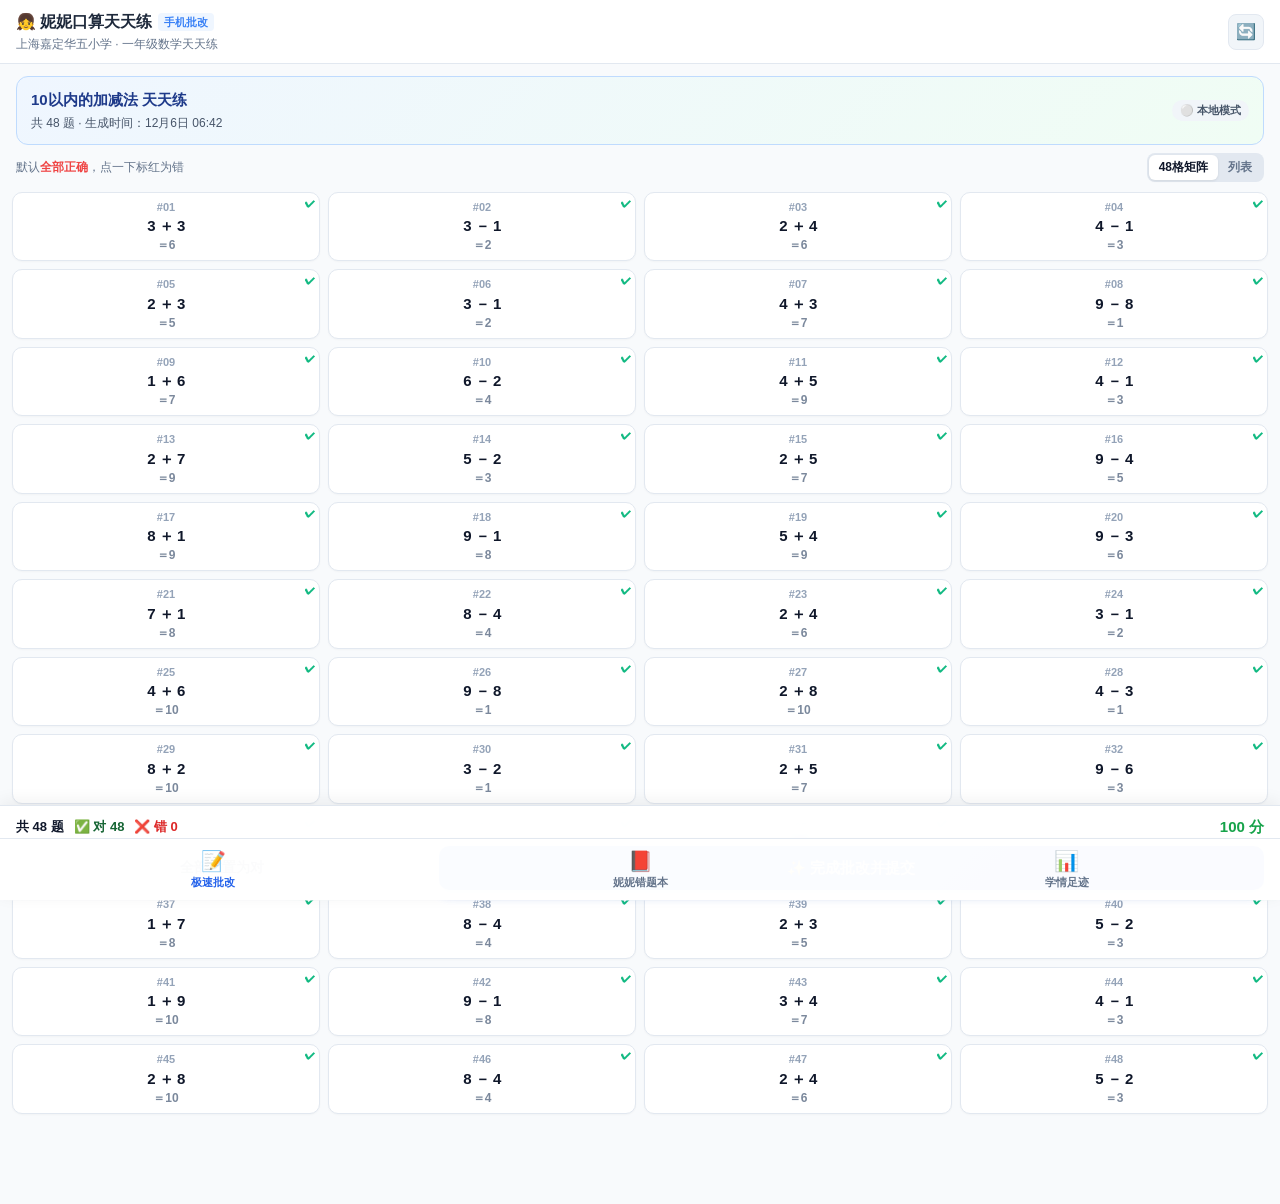
==== grade.html @ 5f0178b2 "feat: 增加手机端极速批改网页(grade.html)与纸面扫码二维码支持" ====
<!DOCTYPE html>
<html lang="zh-CN">
<head>
<meta charset="utf-8">
<meta name="viewport" content="width=device-width, initial-scale=1.0, maximum-scale=1.0, user-scalable=no, viewport-fit=cover">
<meta name="apple-mobile-web-app-capable" content="yes">
<meta name="apple-mobile-web-app-status-bar-style" content="default">
<meta name="theme-color" content="#ffffff">
<title>妮妮口算天天练 · 手机极速批改</title>
<link rel="stylesheet" href="css/grade.css?v=4">
</head>
<body>

<!-- 顶部导航条 -->
<header class="app-header">
  <div class="brand-wrap">
    <div class="brand-title">
      <span>👧 妮妮口算天天练</span>
      <span class="brand-tag">手机批改</span>
    </div>
    <div class="brand-sub">上海嘉定华五小学 · 一年级数学天天练</div>
  </div>
  <div class="header-actions">
    <button type="button" class="btn-icon" id="btnRefreshSheet" title="拉取云端最新试卷">🔄</button>
  </div>
</header>

<!-- 主内容区域：三大面板 -->

<!-- 1. 极速批改面板 -->
<main class="tab-content active" id="pane-grading">
  <!-- 当前试卷信息卡片 -->
  <div class="sheet-banner" id="sheetBanner">
    <div class="sb-left">
      <h2 id="sheetTitle">正在加载最新试卷...</h2>
      <p id="sheetMetaText">请稍候，正在连接云端...</p>
    </div>
    <div class="sb-right">
      <div class="cloud-pill" id="cloudStatusBadge">🟢 云端同步</div>
    </div>
  </div>

  <!-- 工具栏：提示与视图切换 -->
  <div class="view-tools">
    <div class="tip-text">默认<b>全部正确</b>，点一下标红为错</div>
    <div class="mode-toggle">
      <button type="button" class="mode-btn active" data-mode="matrix">48格矩阵</button>
      <button type="button" class="mode-btn" data-mode="list">列表</button>
    </div>
  </div>

  <!-- 48格气泡矩阵 (Direction C: 推荐) -->
  <div class="matrix-container" id="matrixGrid"></div>

  <!-- 详细列表视图 (备用) -->
  <div class="list-container" id="listGrid" style="display:none"></div>

  <!-- 悬浮底部操作栏 -->
  <div class="floating-bar" id="floatingBar">
    <div class="fb-stats">
      <div class="fb-counts">
        <span class="cnt-total" id="txtTotal">共 48 题</span>
        <span class="cnt-right" id="txtRight">✅ 对 48</span>
        <span class="cnt-wrong" id="txtWrong">❌ 错 0</span>
      </div>
      <div class="fb-score" id="txtScore">100 分</div>
    </div>
    <div class="fb-actions">
      <button type="button" class="btn-reset" id="btnResetAll">全部重置为对</button>
      <button type="button" class="btn-submit" id="btnSubmitGrade">
        <span>✨ 完成批改并提交</span>
      </button>
    </div>
  </div>
</main>

<!-- 2. 妮妮错题本面板 -->
<section class="tab-content" id="pane-errors">
  <div class="pane-wrapper">
    <div class="section-card">
      <h3>
        <span>📕 妮妮待攻克错题</span>
        <span style="font-size:12px;color:#ef4444;font-weight:700" id="errorCountBadge">0 道</span>
      </h3>
      <p style="font-size:12px;color:#64748b;margin:0 0 12px">
        错题会在每日电脑出题时自动安排针对回炉强化练习。
      </p>
      <div id="mobileErrorList"></div>
    </div>
  </div>
</section>

<!-- 3. 学情足迹面板 -->
<section class="tab-content" id="pane-progress">
  <div class="pane-wrapper">
    <!-- 4个核心数据指标 -->
    <div class="stat-grid">
      <div class="stat-box">
        <div class="stat-val" id="statSheets">0</div>
        <div class="stat-lbl">已练试卷 (张)</div>
      </div>
      <div class="stat-box">
        <div class="stat-val" id="statQuestions">0</div>
        <div class="stat-lbl">累计做题 (道)</div>
      </div>
      <div class="stat-box">
        <div class="stat-val" id="statAccuracy">100%</div>
        <div class="stat-lbl">综合正确率</div>
      </div>
      <div class="stat-box">
        <div class="stat-val" id="statStars" style="color:#f59e0b">0 ⭐</div>
        <div class="stat-lbl">荣誉小星星</div>
      </div>
    </div>

    <!-- 知识点掌握度进度 -->
    <div class="section-card">
      <h3>各知识点掌握度</h3>
      <div id="mobileMasteryList"></div>
    </div>

    <!-- 近期练习历史记录 -->
    <div class="section-card">
      <h3>近期练习打卡记录</h3>
      <div id="mobileHistoryList"></div>
    </div>
  </div>
</section>

<!-- 底部主标签栏 -->
<nav class="main-nav" id="mainNav">
  <button type="button" class="nav-item active" data-tab="grading">
    <span class="nav-icon">📝</span>
    <span>极速批改</span>
  </button>
  <button type="button" class="nav-item" data-tab="errors">
    <span class="nav-icon">📕</span>
    <span>妮妮错题本</span>
  </button>
  <button type="button" class="nav-item" data-tab="progress">
    <span class="nav-icon">📊</span>
    <span>学情足迹</span>
  </button>
</nav>

<!-- 批改完成结算激励弹窗 -->
<div class="modal-mask" id="modalReward">
  <div class="modal-card">
    <div class="modal-stars" id="mStars">⭐⭐⭐</div>
    <h3 class="modal-title" id="mTitle">满分！妮妮太棒了！</h3>
    <p class="modal-desc" id="mDesc">完成了全部 48 道题，全部正确！获得 3 颗小星星！</p>

    <!-- 用时选择 -->
    <div class="time-picker-section">
      <div class="tps-label">⏱️ 妮妮本次做题用时（分钟）：</div>
      <div class="time-pills" id="timePills">
        <div class="time-pill" data-min="4">4分</div>
        <div class="time-pill" data-min="5">5分</div>
        <div class="time-pill active" data-min="6">6分</div>
        <div class="time-pill" data-min="7">7分</div>
        <div class="time-pill" data-min="8">8分</div>
        <div class="time-pill" data-min="10">10分</div>
      </div>
    </div>

    <div class="modal-btns">
      <button type="button" class="btn-primary-block" id="btnConfirmReward">确认记录并同步成绩</button>
      <button type="button" class="btn-secondary-block" id="btnCancelReward">返回修改</button>
    </div>
  </div>
</div>

<script src="js/graph.data.js?v=4"></script>
<script src="js/core.js?v=4"></script>
<script src="js/cloud.js?v=4"></script>
<script src="js/grade.js?v=4"></script>
</body>
</html>
---- css/grade.css ----
/* 妮妮口算天天练 · 手机专属极速批改样式 */
:root {
  --bg: #f8fafc;
  --card-bg: #ffffff;
  --line: #e2e8f0;
  --ink: #0f172a;
  --sub: #64748b;
  --primary: #2563eb;
  --primary-light: #eff6ff;
  --success-bg: #f0fdf4;
  --success-border: #86efac;
  --success-text: #166534;
  --danger-bg: #fef2f2;
  --danger-border: #f87171;
  --danger-text: #b91c1c;
  --star: #f59e0b;
  --font-math: "STIX Two Math", "Cambria Math", "Noto Sans Math", "PingFang SC", "Microsoft YaHei", sans-serif;
  --safe-bottom: env(safe-area-inset-bottom, 16px);
}

* { box-sizing: border-box; -webkit-tap-highlight-color: transparent; }

body {
  margin: 0;
  padding: 0;
  background-color: var(--bg);
  color: var(--ink);
  font-family: -apple-system, BlinkMacSystemFont, "Segoe UI", Roboto, "Helvetica Neue", Arial, sans-serif;
  font-size: 15px;
  line-height: 1.5;
  user-select: none;
  -webkit-user-select: none;
  padding-bottom: calc(90px + var(--safe-bottom));
}

/* 顶部状态条 */
.app-header {
  position: sticky;
  top: 0;
  z-index: 50;
  background: rgba(255, 255, 255, 0.94);
  backdrop-filter: blur(10px);
  -webkit-backdrop-filter: blur(10px);
  border-bottom: 1px solid var(--line);
  padding: 10px 16px;
  display: flex;
  align-items: center;
  justify-content: space-between;
}

.brand-wrap {
  display: flex;
  flex-direction: column;
}
.brand-title {
  font-size: 16px;
  font-weight: 800;
  color: #1e293b;
  display: flex;
  align-items: center;
  gap: 6px;
}
.brand-tag {
  font-size: 11px;
  font-weight: 600;
  color: #3b82f6;
  background: #eff6ff;
  padding: 1px 6px;
  border-radius: 4px;
}
.brand-sub {
  font-size: 12px;
  color: var(--sub);
  margin-top: 1px;
}

.header-actions {
  display: flex;
  gap: 8px;
}
.btn-icon {
  background: #f1f5f9;
  border: 1px solid var(--line);
  border-radius: 8px;
  width: 36px;
  height: 36px;
  display: flex;
  align-items: center;
  justify-content: center;
  font-size: 16px;
  color: #334155;
  cursor: pointer;
}
.btn-icon:active { background: #e2e8f0; }

/* 试卷信息卡片 */
.sheet-banner {
  margin: 12px 16px 8px;
  background: linear-gradient(135deg, #eff6ff 0%, #f0fdf4 100%);
  border: 1px solid #bfdbfe;
  border-radius: 12px;
  padding: 12px 14px;
  display: flex;
  justify-content: space-between;
  align-items: center;
}
.sb-left h2 {
  margin: 0;
  font-size: 15px;
  font-weight: 800;
  color: #1e3a8a;
}
.sb-left p {
  margin: 2px 0 0;
  font-size: 12px;
  color: #475569;
}
.sb-right {
  display: flex;
  flex-direction: column;
  align-items: flex-end;
  gap: 4px;
}
.cloud-pill {
  font-size: 11px;
  padding: 2px 8px;
  border-radius: 12px;
  background: #dcfce7;
  color: #166534;
  font-weight: 700;
  display: flex;
  align-items: center;
  gap: 4px;
}

/* 批改视图切换工具栏 */
.view-tools {
  margin: 4px 16px 10px;
  display: flex;
  justify-content: space-between;
  align-items: center;
}
.tip-text {
  font-size: 12px;
  color: #64748b;
}
.tip-text b { color: #ef4444; }
.mode-toggle {
  display: flex;
  background: #e2e8f0;
  padding: 2px;
  border-radius: 8px;
}
.mode-btn {
  border: none;
  background: transparent;
  padding: 4px 10px;
  font-size: 12px;
  font-weight: 600;
  color: #64748b;
  border-radius: 6px;
  cursor: pointer;
}
.mode-btn.active {
  background: #fff;
  color: #0f172a;
  box-shadow: 0 1px 3px rgba(0,0,0,0.08);
}

/* ================= 48格气泡矩阵 (Direction C) ================= */
.matrix-container {
  padding: 0 12px;
  display: grid;
  grid-template-columns: repeat(4, 1fr);
  gap: 8px;
}

@media (max-width: 360px) {
  .matrix-container {
    grid-template-columns: repeat(3, 1fr);
    gap: 6px;
  }
}

.matrix-cell {
  position: relative;
  background: var(--card-bg);
  border: 1.5px solid var(--line);
  border-radius: 10px;
  padding: 6px 4px;
  min-height: 64px;
  display: flex;
  flex-direction: column;
  justify-content: center;
  align-items: center;
  text-align: center;
  cursor: pointer;
  transition: all 0.15s cubic-bezier(0.4, 0, 0.2, 1);
  box-shadow: 0 1px 2px rgba(0,0,0,0.03);
}

.matrix-cell:active {
  transform: scale(0.95);
}

/* 题号 */
.mc-no {
  font-size: 11px;
  font-weight: 700;
  color: #94a3b8;
  margin-bottom: 2px;
}

/* 算式 */
.mc-q {
  font-family: var(--font-math);
  font-size: 15px;
  font-weight: 700;
  color: var(--ink);
  letter-spacing: -0.5px;
  line-height: 1.2;
}

/* 参考答案 */
.mc-ans {
  font-size: 12px;
  font-weight: 600;
  color: #64748b;
  margin-top: 1px;
  opacity: 0.85;
}

/* 状态角标 */
.mc-badge {
  position: absolute;
  top: 3px;
  right: 4px;
  font-size: 10px;
  font-weight: 800;
  color: #10b981;
}

/* 标错状态 (点击后) */
.matrix-cell.bad {
  background: var(--danger-bg);
  border-color: var(--danger-border);
  box-shadow: 0 0 0 2px rgba(239, 68, 68, 0.2);
}
.matrix-cell.bad .mc-no {
  color: #ef4444;
}
.matrix-cell.bad .mc-q {
  color: #991b1b;
}
.matrix-cell.bad .mc-ans {
  color: #dc2626;
  font-weight: 800;
}
.matrix-cell.bad .mc-badge {
  color: #dc2626;
  font-size: 12px;
}

/* ================= 详细卡片列表视图 (List View) ================= */
.list-container {
  padding: 0 16px;
  display: flex;
  flex-direction: column;
  gap: 10px;
}
.list-cell {
  background: var(--card-bg);
  border: 1.5px solid var(--line);
  border-radius: 12px;
  padding: 12px 16px;
  display: flex;
  align-items: center;
  justify-content: space-between;
  cursor: pointer;
  transition: all 0.15s ease;
}
.list-cell:active { transform: scale(0.98); }
.lc-left {
  display: flex;
  align-items: center;
  gap: 12px;
}
.lc-no {
  font-size: 15px;
  font-weight: 800;
  color: #64748b;
  width: 28px;
}
.lc-q {
  font-family: var(--font-math);
  font-size: 20px;
  font-weight: 700;
  color: var(--ink);
}
.lc-right {
  display: flex;
  align-items: center;
  gap: 10px;
}
.lc-ans {
  font-size: 15px;
  color: #64748b;
  background: #f1f5f9;
  padding: 3px 8px;
  border-radius: 6px;
  font-weight: 600;
}
.lc-status {
  width: 32px;
  height: 32px;
  border-radius: 50%;
  display: flex;
  align-items: center;
  justify-content: center;
  font-size: 16px;
  background: #ecfdf5;
  color: #10b981;
  font-weight: bold;
}
.list-cell.bad {
  background: var(--danger-bg);
  border-color: var(--danger-border);
}
.list-cell.bad .lc-status {
  background: #fee2e2;
  color: #ef4444;
}
.list-cell.bad .lc-q {
  color: #991b1b;
}

/* ================= 悬浮底部操作栏 ================= */
.floating-bar {
  position: fixed;
  bottom: 0;
  left: 0;
  right: 0;
  z-index: 60;
  background: rgba(255, 255, 255, 0.94);
  backdrop-filter: blur(12px);
  -webkit-backdrop-filter: blur(12px);
  border-top: 1px solid var(--line);
  padding: 10px 16px calc(10px + var(--safe-bottom));
  box-shadow: 0 -4px 16px rgba(0,0,0,0.06);
}
.fb-stats {
  display: flex;
  justify-content: space-between;
  align-items: center;
  margin-bottom: 8px;
  font-size: 13px;
  font-weight: 600;
}
.fb-counts {
  display: flex;
  gap: 10px;
}
.cnt-right { color: #166534; }
.cnt-wrong { color: #dc2626; font-weight: 800; }
.fb-score {
  font-size: 15px;
  font-weight: 800;
  color: var(--primary);
}

.fb-actions {
  display: grid;
  grid-template-columns: 1fr 2fr;
  gap: 10px;
}
.btn-reset {
  border: 1px solid var(--line);
  background: #f8fafc;
  color: #475569;
  border-radius: 10px;
  font-size: 14px;
  font-weight: 600;
  padding: 12px 0;
  cursor: pointer;
}
.btn-submit {
  border: none;
  background: linear-gradient(135deg, #2563eb, #1d4ed8);
  color: #ffffff;
  border-radius: 10px;
  font-size: 15px;
  font-weight: 800;
  padding: 12px 0;
  cursor: pointer;
  box-shadow: 0 4px 12px rgba(37, 99, 235, 0.35);
  display: flex;
  align-items: center;
  justify-content: center;
  gap: 6px;
}
.btn-submit:active { transform: translateY(1px); filter: brightness(0.95); }

/* ================= 底部主导航标签 ================= */
.tab-bar {
  display: none; /* 由统一切换栏管理 */
}

/* ================= 结算弹窗 ================= */
.modal-mask {
  position: fixed;
  top: 0; left: 0; right: 0; bottom: 0;
  z-index: 100;
  background: rgba(15, 23, 42, 0.6);
  backdrop-filter: blur(4px);
  display: none;
  align-items: center;
  justify-content: center;
  padding: 20px;
}
.modal-card {
  background: #ffffff;
  border-radius: 20px;
  width: 100%;
  max-width: 360px;
  padding: 24px 20px 20px;
  text-align: center;
  box-shadow: 0 20px 25px -5px rgba(0, 0, 0, 0.2);
  animation: popIn 0.25s cubic-bezier(0.175, 0.885, 0.32, 1.275);
}
@keyframes popIn {
  from { opacity: 0; transform: scale(0.9); }
  to { opacity: 1; transform: scale(1); }
}
.modal-stars {
  font-size: 40px;
  margin-bottom: 6px;
  animation: starPulse 1s infinite alternate;
}
@keyframes starPulse {
  from { transform: scale(1); }
  to { transform: scale(1.08); }
}
.modal-title {
  font-size: 19px;
  font-weight: 800;
  color: #0f172a;
  margin: 0 0 8px;
}
.modal-desc {
  font-size: 14px;
  color: #475569;
  line-height: 1.5;
  margin: 0 0 16px;
}

.time-picker-section {
  background: #f8fafc;
  border: 1px solid var(--line);
  border-radius: 12px;
  padding: 12px;
  margin-bottom: 16px;
  text-align: left;
}
.tps-label {
  font-size: 12px;
  font-weight: 700;
  color: #64748b;
  margin-bottom: 8px;
}
.time-pills {
  display: flex;
  flex-wrap: wrap;
  gap: 6px;
}
.time-pill {
  flex: 1;
  min-width: 44px;
  border: 1px solid var(--line);
  background: #ffffff;
  border-radius: 8px;
  padding: 6px 0;
  text-align: center;
  font-size: 13px;
  font-weight: 700;
  color: #334155;
  cursor: pointer;
}
.time-pill.active {
  background: #2563eb;
  border-color: #2563eb;
  color: #fff;
}

.modal-btns {
  display: flex;
  flex-direction: column;
  gap: 8px;
}
.btn-primary-block {
  background: #2563eb;
  color: #fff;
  border: none;
  border-radius: 10px;
  padding: 12px;
  font-size: 15px;
  font-weight: 700;
  cursor: pointer;
}
.btn-secondary-block {
  background: transparent;
  color: #64748b;
  border: none;
  padding: 8px;
  font-size: 13px;
  cursor: pointer;
}

/* ================= 错题本与学情足迹 Tab 面板 ================= */
.tab-content {
  display: none;
}
.tab-content.active {
  display: block;
}

.pane-wrapper {
  padding: 16px;
}

.stat-grid {
  display: grid;
  grid-template-columns: repeat(2, 1fr);
  gap: 10px;
  margin-bottom: 16px;
}
.stat-box {
  background: #ffffff;
  border: 1px solid var(--line);
  border-radius: 12px;
  padding: 14px;
  text-align: center;
}
.stat-val {
  font-size: 22px;
  font-weight: 900;
  color: #0f172a;
  line-height: 1.1;
}
.stat-lbl {
  font-size: 12px;
  color: #64748b;
  margin-top: 4px;
}

.section-card {
  background: #ffffff;
  border: 1px solid var(--line);
  border-radius: 14px;
  padding: 16px;
  margin-bottom: 14px;
}
.section-card h3 {
  margin: 0 0 12px;
  font-size: 15px;
  font-weight: 800;
  color: #1e293b;
  display: flex;
  justify-content: space-between;
  align-items: center;
}

/* 进度条 */
.pbar-wrap {
  margin-bottom: 10px;
}
.pbar-info {
  display: flex;
  justify-content: space-between;
  font-size: 13px;
  font-weight: 600;
  margin-bottom: 4px;
}
.pbar-track {
  height: 8px;
  background: #e2e8f0;
  border-radius: 4px;
  overflow: hidden;
}
.pbar-fill {
  height: 100%;
  background: linear-gradient(90deg, #3b82f6, #10b981);
  border-radius: 4px;
  transition: width 0.3s ease;
}

/* 错题卡片 */
.error-card {
  background: #ffffff;
  border: 1px solid var(--line);
  border-left: 4px solid #ef4444;
  border-radius: 10px;
  padding: 12px 14px;
  margin-bottom: 10px;
  display: flex;
  justify-content: space-between;
  align-items: center;
}
.ec-left {
  display: flex;
  flex-direction: column;
  gap: 3px;
}
.ec-q {
  font-family: var(--font-math);
  font-size: 17px;
  font-weight: 800;
  color: #991b1b;
}
.ec-info {
  font-size: 12px;
  color: #64748b;
}
.btn-mastered {
  border: 1px solid #10b981;
  background: #f0fdf4;
  color: #166534;
  font-size: 12px;
  font-weight: 700;
  padding: 6px 10px;
  border-radius: 8px;
  cursor: pointer;
}

.empty-state {
  text-align: center;
  padding: 40px 20px;
  color: #64748b;
  font-size: 14px;
}
.empty-state .icon {
  font-size: 40px;
  margin-bottom: 8px;
}

/* 底部标签导航 */
.main-nav {
  position: fixed;
  bottom: 0;
  left: 0;
  right: 0;
  z-index: 70;
  background: rgba(255, 255, 255, 0.98);
  border-top: 1px solid var(--line);
  display: flex;
  padding: 6px 0 calc(6px + var(--safe-bottom));
}
.nav-item {
  flex: 1;
  display: flex;
  flex-direction: column;
  align-items: center;
  justify-content: center;
  color: #64748b;
  font-size: 11px;
  font-weight: 600;
  border: none;
  background: transparent;
  cursor: pointer;
  padding: 4px 0;
}
.nav-item.active {
  color: #2563eb;
}
.nav-icon {
  font-size: 20px;
  margin-bottom: 2px;
}
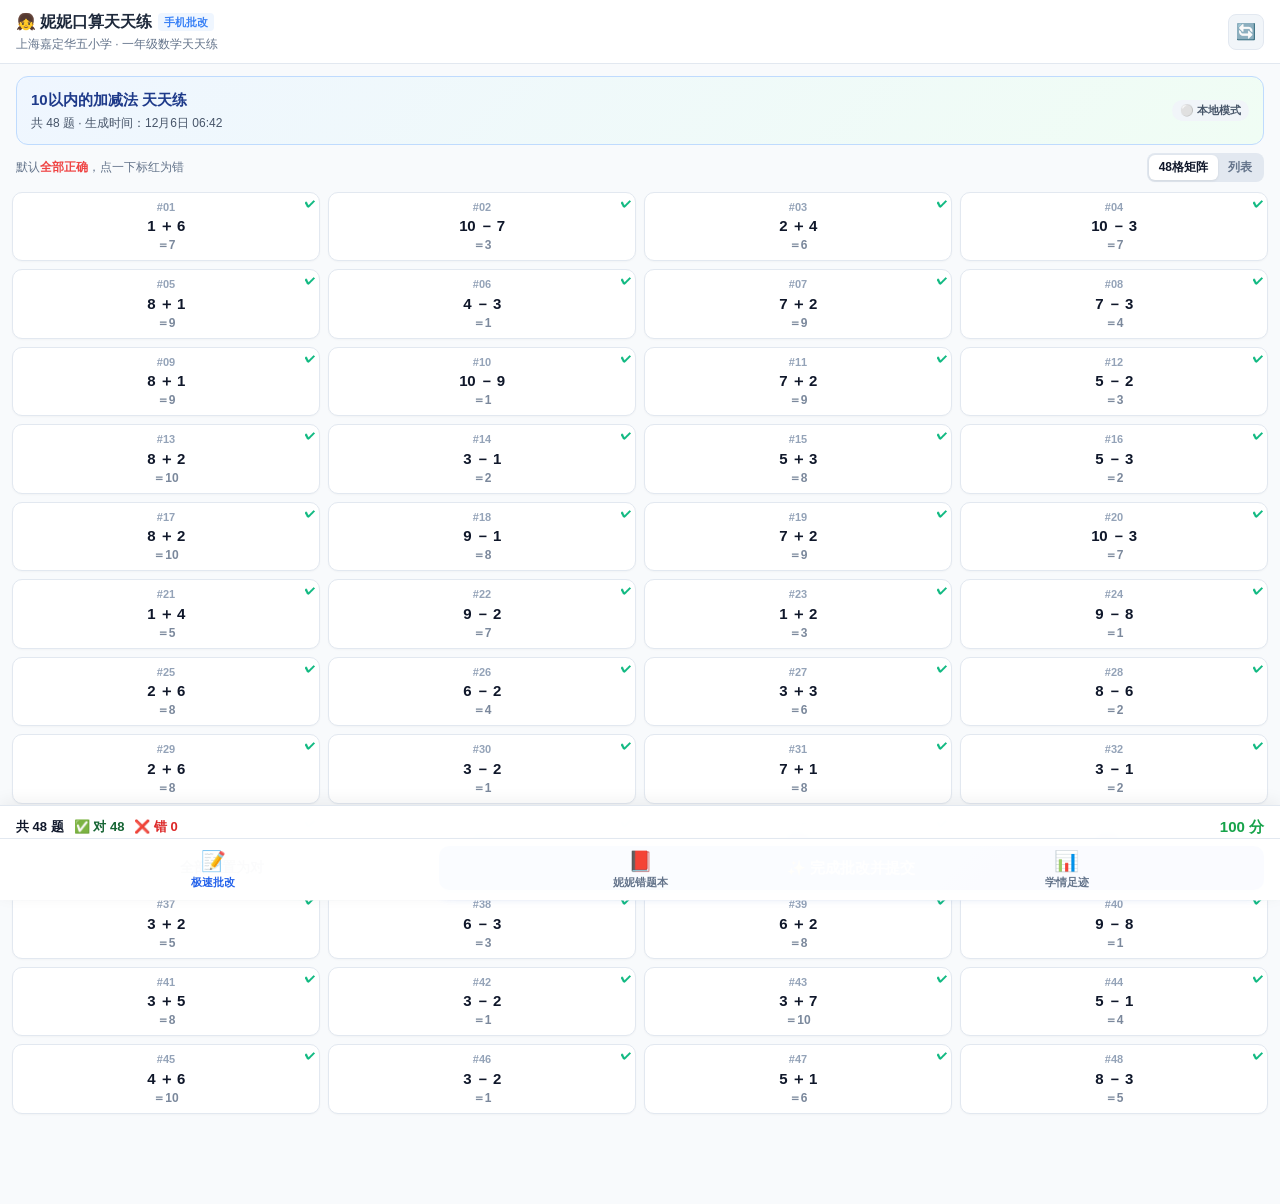
==== commit b8e3bd60: "fix: 统一常量声明至core.js并更新版本号确保手机端批改即时生效" ====
--- a/grade.html
+++ b/grade.html
@@ -7,7 +7,7 @@
 <meta name="apple-mobile-web-app-status-bar-style" content="default">
 <meta name="theme-color" content="#ffffff">
 <title>妮妮口算天天练 · 手机极速批改</title>
-<link rel="stylesheet" href="css/grade.css?v=4">
+<link rel="stylesheet" href="css/grade.css?v=6">
 </head>
 <body>
 
@@ -170,9 +170,9 @@
   </div>
 </div>
 
-<script src="js/graph.data.js?v=4"></script>
-<script src="js/core.js?v=4"></script>
-<script src="js/cloud.js?v=4"></script>
-<script src="js/grade.js?v=4"></script>
+<script src="js/graph.data.js?v=6"></script>
+<script src="js/core.js?v=6"></script>
+<script src="js/cloud.js?v=6"></script>
+<script src="js/grade.js?v=6"></script>
 </body>
 </html>
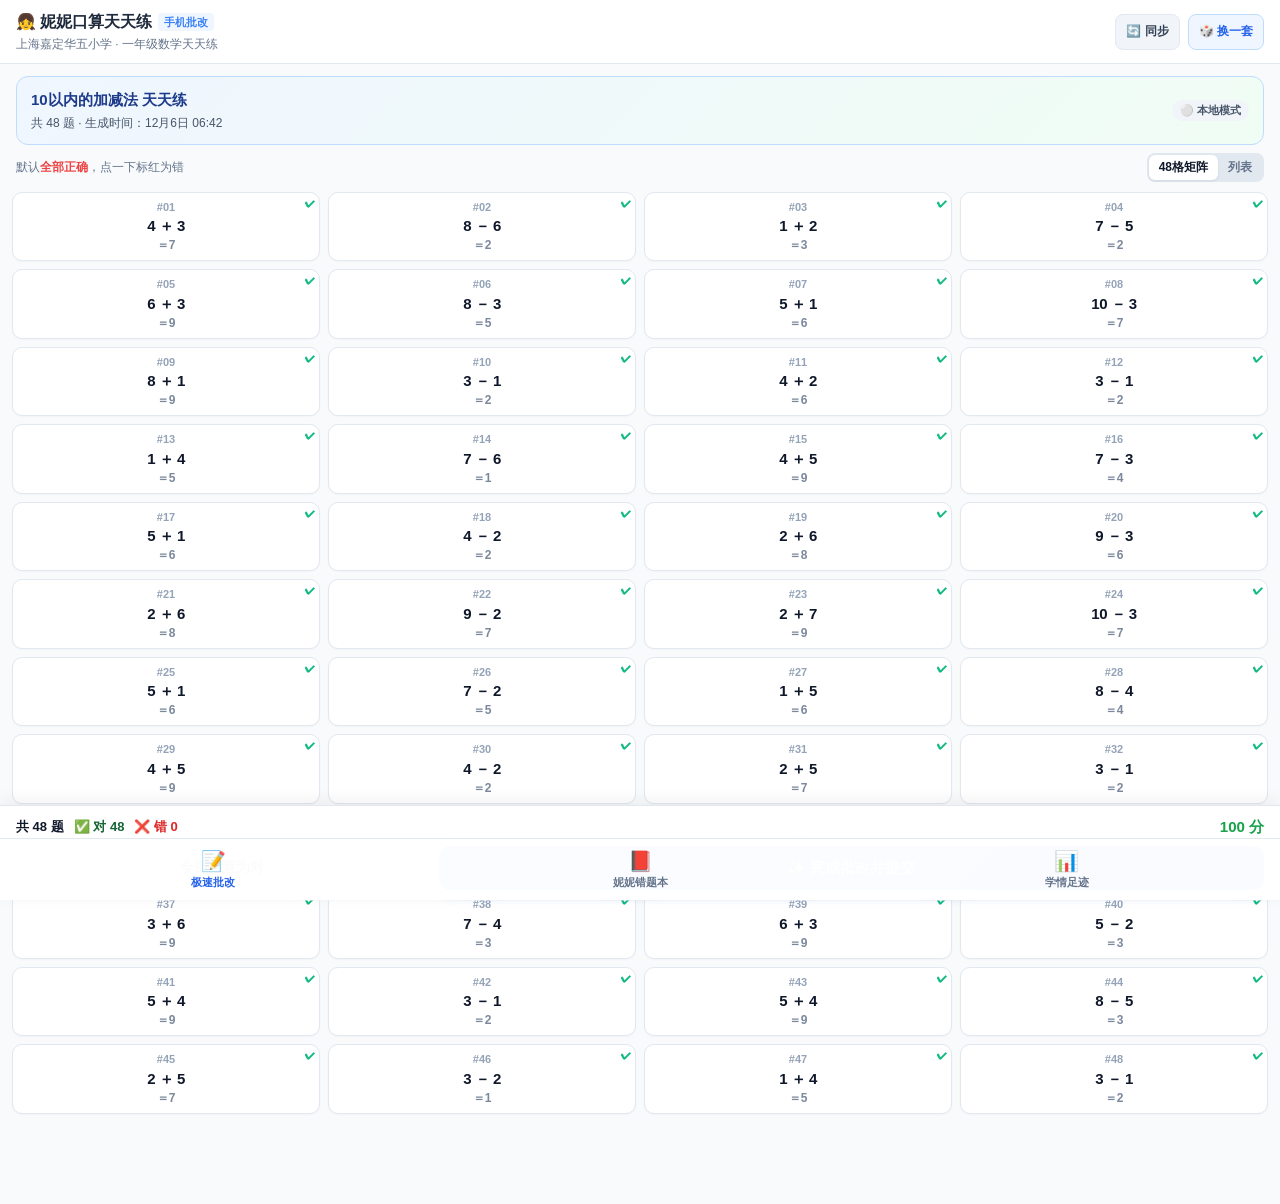
==== commit fc02e2fb: "fix: 实现刷新页面保持当前题目与批改进度，仅在明确按换题按钮时重新出题" ====
--- a/grade.html
+++ b/grade.html
@@ -7,7 +7,7 @@
 <meta name="apple-mobile-web-app-status-bar-style" content="default">
 <meta name="theme-color" content="#ffffff">
 <title>妮妮口算天天练 · 手机极速批改</title>
-<link rel="stylesheet" href="css/grade.css?v=6">
+<link rel="stylesheet" href="css/grade.css?v=7">
 </head>
 <body>
 
@@ -21,7 +21,8 @@
     <div class="brand-sub">上海嘉定华五小学 · 一年级数学天天练</div>
   </div>
   <div class="header-actions">
-    <button type="button" class="btn-icon" id="btnRefreshSheet" title="拉取云端最新试卷">🔄</button>
+    <button type="button" class="btn-header" id="btnRefreshSheet" title="拉取电脑端最新打印的试卷">🔄 同步</button>
+    <button type="button" class="btn-header primary" id="btnNewSheetMobile" title="生成一套全新试卷">🎲 换一套</button>
   </div>
 </header>
 
@@ -170,9 +171,9 @@
   </div>
 </div>
 
-<script src="js/graph.data.js?v=6"></script>
-<script src="js/core.js?v=6"></script>
-<script src="js/cloud.js?v=6"></script>
-<script src="js/grade.js?v=6"></script>
+<script src="js/graph.data.js?v=7"></script>
+<script src="js/core.js?v=7"></script>
+<script src="js/cloud.js?v=7"></script>
+<script src="js/grade.js?v=7"></script>
 </body>
 </html>
--- a/css/grade.css
+++ b/css/grade.css
@@ -77,6 +77,28 @@
 .header-actions {
   display: flex;
   gap: 8px;
+  align-items: center;
+}
+.btn-header {
+  background: #f1f5f9;
+  border: 1px solid var(--line);
+  border-radius: 8px;
+  height: 36px;
+  padding: 0 10px;
+  display: flex;
+  align-items: center;
+  justify-content: center;
+  font-size: 12px;
+  font-weight: 700;
+  color: #334155;
+  cursor: pointer;
+  white-space: nowrap;
+}
+.btn-header:active { background: #e2e8f0; }
+.btn-header.primary {
+  background: #eff6ff;
+  border-color: #bfdbfe;
+  color: #2563eb;
 }
 .btn-icon {
   background: #f1f5f9;
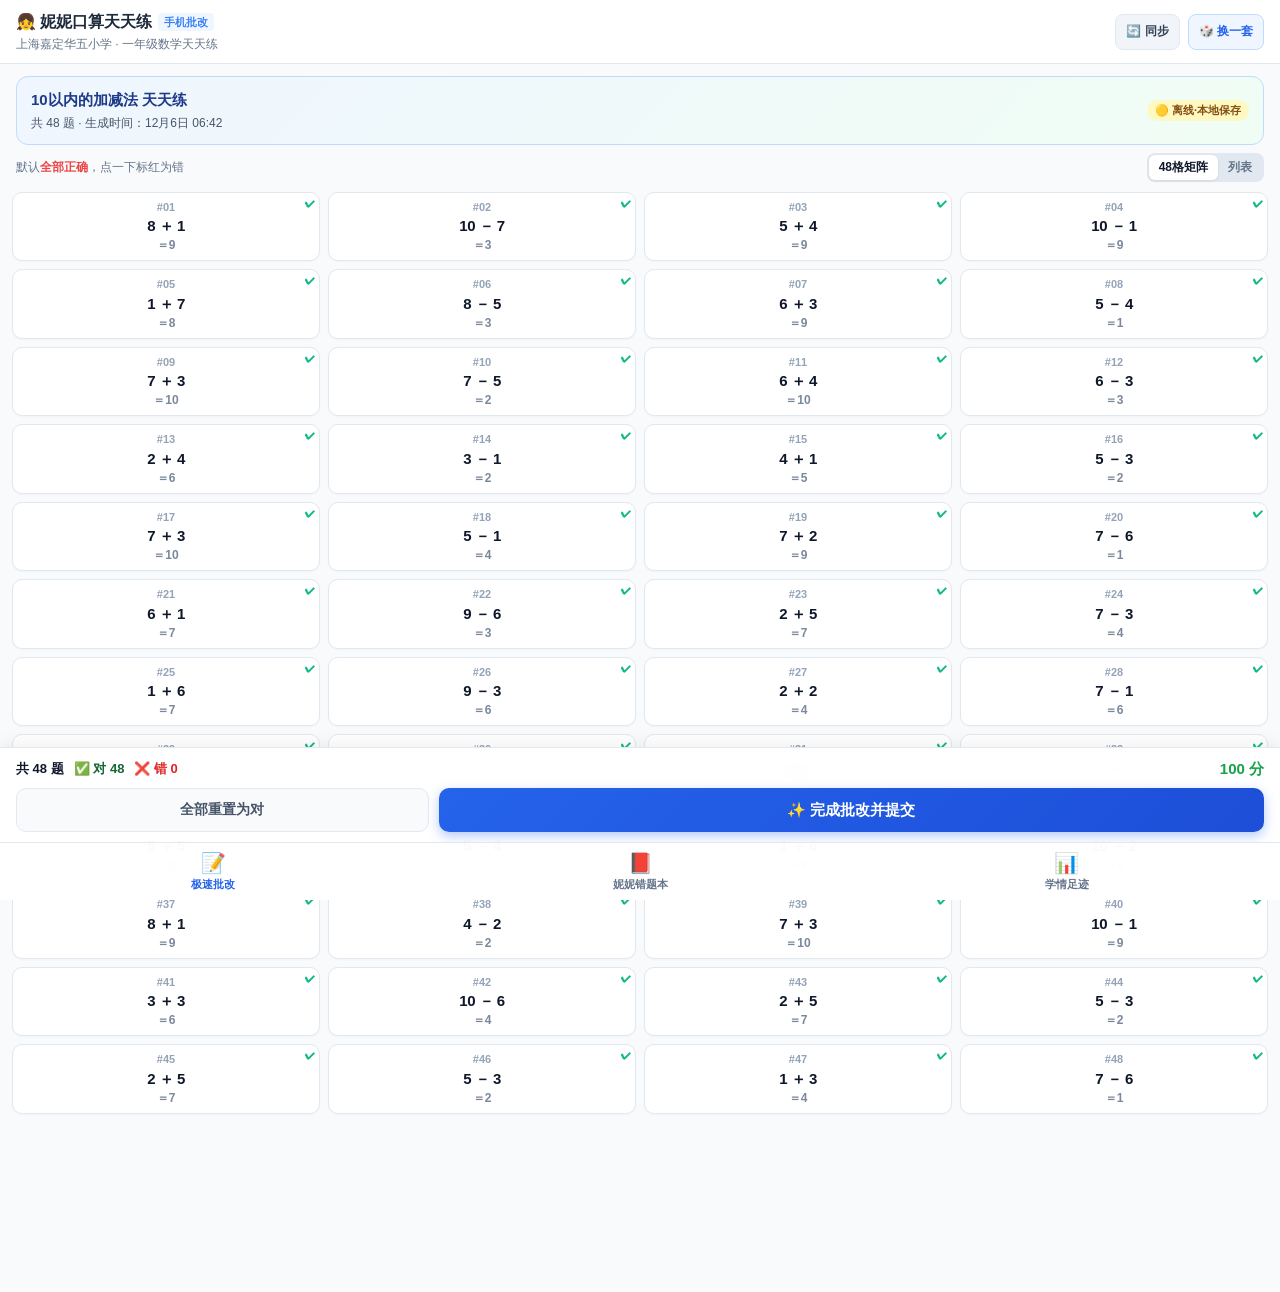
==== commit 3d5f3cb7: "fix: 修复手机端提交按钮被底部导航遮挡 & 学情足迹不同步（服务端合并同步） 1) css/grade.css: 底部悬浮批改栏原本与 .main-nav 同在 bottom:0，被 z-inde" ====
--- a/grade.html
+++ b/grade.html
@@ -7,7 +7,7 @@
 <meta name="apple-mobile-web-app-status-bar-style" content="default">
 <meta name="theme-color" content="#ffffff">
 <title>妮妮口算天天练 · 手机极速批改</title>
-<link rel="stylesheet" href="css/grade.css?v=7">
+<link rel="stylesheet" href="css/grade.css?v=8">
 </head>
 <body>
 
@@ -171,9 +171,9 @@
   </div>
 </div>
 
-<script src="js/graph.data.js?v=7"></script>
-<script src="js/core.js?v=7"></script>
-<script src="js/cloud.js?v=7"></script>
-<script src="js/grade.js?v=7"></script>
+<script src="js/graph.data.js?v=8"></script>
+<script src="js/core.js?v=8"></script>
+<script src="js/cloud.js?v=8"></script>
+<script src="js/grade.js?v=8"></script>
 </body>
 </html>
--- a/css/grade.css
+++ b/css/grade.css
@@ -15,7 +15,10 @@
   --danger-text: #b91c1c;
   --star: #f59e0b;
   --font-math: "STIX Two Math", "Cambria Math", "Noto Sans Math", "PingFang SC", "Microsoft YaHei", sans-serif;
-  --safe-bottom: env(safe-area-inset-bottom, 16px);
+  /* 底部布局契约：导航条内容高度 + 悬浮批改栏高度（含 10px 上下内边距、统计行、按钮行） */
+  --nav-h: 58px;
+  --fb-h: 108px;
+  --safe-bottom: env(safe-area-inset-bottom, 0px);
 }
 
 * { box-sizing: border-box; -webkit-tap-highlight-color: transparent; }
@@ -30,7 +33,7 @@
   line-height: 1.5;
   user-select: none;
   -webkit-user-select: none;
-  padding-bottom: calc(90px + var(--safe-bottom));
+  padding-bottom: calc(var(--nav-h) + var(--safe-bottom));
 }
 
 /* 顶部状态条 */
@@ -357,17 +360,18 @@
 }
 
 /* ================= 悬浮底部操作栏 ================= */
+/* 叠放在底部导航之上：底边 = 导航内容高度 + 安全区，避免按钮行被 nav 盖住 */
 .floating-bar {
   position: fixed;
-  bottom: 0;
+  bottom: calc(var(--nav-h) + var(--safe-bottom));
   left: 0;
   right: 0;
-  z-index: 60;
+  z-index: 70;
   background: rgba(255, 255, 255, 0.94);
   backdrop-filter: blur(12px);
   -webkit-backdrop-filter: blur(12px);
   border-top: 1px solid var(--line);
-  padding: 10px 16px calc(10px + var(--safe-bottom));
+  padding: 10px 16px;
   box-shadow: 0 -4px 16px rgba(0,0,0,0.06);
 }
 .fb-stats {
@@ -421,6 +425,32 @@
   gap: 6px;
 }
 .btn-submit:active { transform: translateY(1px); filter: brightness(0.95); }
+
+/* ================= 轻提示 Toast（js/grade.js 云同步状态） ================= */
+/* 契约：<div class="sync-toast ok|warn|err show">，悬浮在批改栏上方、导航之上 */
+.sync-toast {
+  position: fixed;
+  left: 50%;
+  transform: translateX(-50%);
+  z-index: 120;
+  bottom: calc(var(--nav-h) + var(--safe-bottom) + var(--fb-h) + 12px);
+  max-width: calc(100vw - 32px);
+  padding: 10px 16px;
+  border-radius: 999px;
+  font-size: 13px;
+  font-weight: 700;
+  text-align: center;
+  color: #fff;
+  background: rgba(15, 23, 42, 0.94);
+  box-shadow: 0 8px 20px rgba(0,0,0,0.2);
+  opacity: 0;
+  transition: opacity 0.2s;
+  pointer-events: none;
+}
+.sync-toast.show { opacity: 1; }
+.sync-toast.ok { background: #15803d; }
+.sync-toast.warn { background: #b45309; }
+.sync-toast.err { background: #b91c1c; }
 
 /* ================= 底部主导航标签 ================= */
 .tab-bar {
@@ -545,6 +575,11 @@
   display: block;
 }
 
+/* 批改面板底部留白：悬浮批改栏为 fixed，最后一行矩阵需额外避让 */
+#pane-grading {
+  padding-bottom: calc(var(--fb-h) + 12px);
+}
+
 .pane-wrapper {
   padding: 16px;
 }
@@ -670,14 +705,19 @@
   bottom: 0;
   left: 0;
   right: 0;
-  z-index: 70;
+  z-index: 80;
+  /* 固定高度 = 导航内容高度 + 安全区，安全区只作为底部内边距 */
+  height: calc(var(--nav-h) + var(--safe-bottom));
   background: rgba(255, 255, 255, 0.98);
   border-top: 1px solid var(--line);
   display: flex;
-  padding: 6px 0 calc(6px + var(--safe-bottom));
+  align-items: stretch;
+  padding: 0 0 var(--safe-bottom);
 }
 .nav-item {
   flex: 1;
+  min-width: 0;
+  min-height: 0;
   display: flex;
   flex-direction: column;
   align-items: center;
@@ -688,7 +728,7 @@
   border: none;
   background: transparent;
   cursor: pointer;
-  padding: 4px 0;
+  padding: 2px 0;
 }
 .nav-item.active {
   color: #2563eb;
